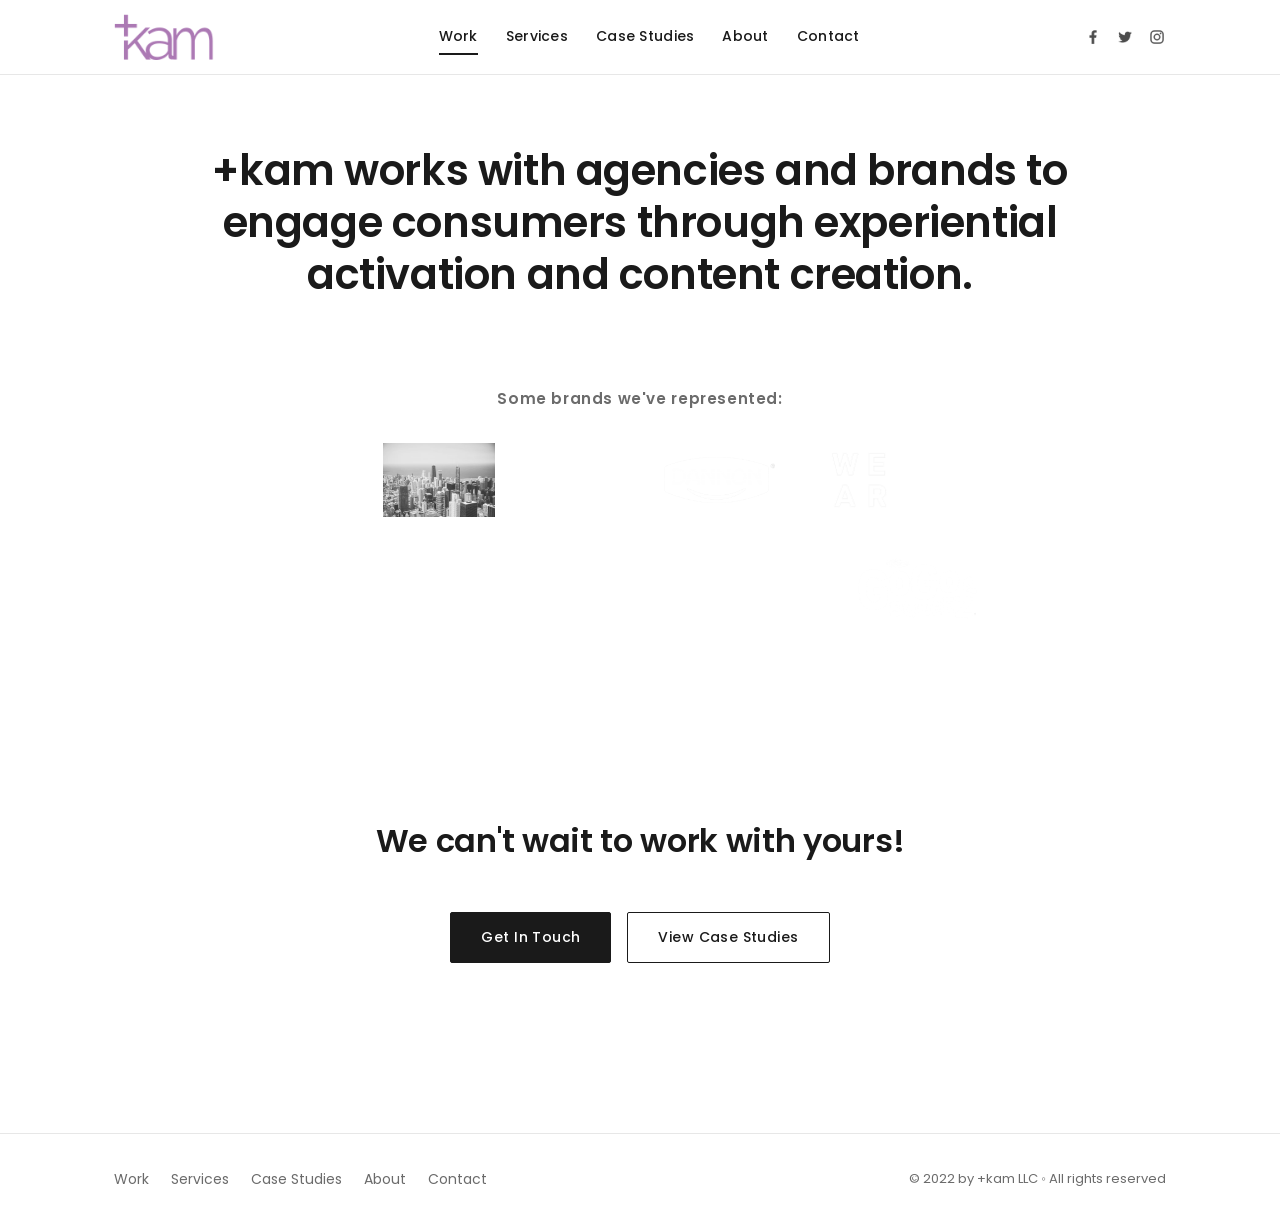
==== index.html @ 7bb7b1f5 "Add files via upload" ====
<!DOCTYPE html>
<html lang="en">
<head>
  <meta charset="UTF-8">
  <meta name="viewport" content="width=device-width, initial-scale=1">
  <title>+kam</title>
  <meta name="description" content="+kam works with agencies and brands to engage consumers through experiential activation, insights from feedback, and content creation.">
  <link rel="canonical" href="https://www.pluskam.com/">
  <meta property="og:title" content="+kam">
  <meta property="og:description" content="+kam works with agencies and brands to engage consumers through experiential activation, insights from feedback, and content creation.">
  <meta property="og:type" content="website">
  <meta property="og:url" content="https://www.pluskam.com">
  <link rel="preconnect" href="https://fonts.googleapis.com">
  <link rel="preconnect" href="https://fonts.gstatic.com" crossorigin>
  <link href="https://fonts.googleapis.com/css2?family=Poppins:wght@300;400;500;600;700&display=swap" rel="stylesheet">
  <link rel="stylesheet" href="css/style.css">
</head>
<body>

  <header class="site-header">
    <div class="wrap">
      <a class="logo" href="index.html"><img src="images/logo.png" alt="+kam"></a>
      <button class="nav-toggle" aria-label="Toggle menu" onclick="document.getElementById('nav').classList.toggle('open')"><span></span><span></span><span></span></button>
      <nav class="nav" id="nav">
        <a href="index.html" class="active">Work</a>
        <a href="services.html">Services</a>
        <a href="casestudies.html">Case Studies</a>
        <a href="about.html">About</a>
        <a href="contact.html">Contact</a>
      </nav>
      <div class="socials">
        <a href="https://www.facebook.com/pluskam" target="_blank" rel="noopener"><img src="images/social-facebook.png" alt="Facebook"></a>
        <a href="https://www.twitter.com/pluskam" target="_blank" rel="noopener"><img src="images/social-twitter.png" alt="Twitter"></a>
        <a href="https://instagram.com/pluskam" target="_blank" rel="noopener"><img src="images/social-instagram.png" alt="Instagram"></a>
      </div>
    </div>
  </header>

  <section class="tagline">
    <h1>+kam works with agencies and brands to engage consumers through experiential activation and content creation.</h1>
  </section>

  <section>
    <div class="wrap">
      <p class="eyebrow">Some brands we've represented:</p>
      <div class="brands">
        <img loading="lazy" src="images/brand-1.jpg" alt="Brand">
        <img loading="lazy" src="images/brand-2.png" alt="Brand">
        <img loading="lazy" src="images/brand-3.png" alt="Brand">
        <img loading="lazy" src="images/brand-4.png" alt="Brand">
        <img loading="lazy" src="images/brand-5.png" alt="Brand">
        <img loading="lazy" src="images/brand-6.png" alt="Brand">
        <img loading="lazy" src="images/brand-7.png" alt="Brand">
        <img loading="lazy" src="images/brand-8.png" alt="Brand">
        <img loading="lazy" src="images/brand-9.png" alt="Brand">
      </div>
    </div>
  </section>

  <section class="cta-block">
    <div class="wrap">
      <h2><a href="contact.html">We can't wait to work with yours!</a></h2>
      <div class="cta-row">
        <a class="btn" href="contact.html">Get In Touch</a>
        <a class="btn ghost" href="casestudies.html">View Case Studies</a>
      </div>
    </div>
  </section>

  <footer class="site-footer">
    <div class="wrap">
      <nav class="footer-nav">
        <a href="index.html">Work</a>
        <a href="services.html">Services</a>
        <a href="casestudies.html">Case Studies</a>
        <a href="about.html">About</a>
        <a href="contact.html">Contact</a>
      </nav>
      <div class="copyright">&copy; 2022 by +kam LLC &#9702; All rights reserved</div>
    </div>
  </footer>

</body>
</html>
---- css/style.css ----
/* =========================================================
   +kam — pluskam.com
   Static rebuild for GitHub Pages
   ========================================================= */

:root {
  --ink: #1a1a1a;
  --muted: #6b6b6b;
  --line: #e7e7e7;
  --bg: #ffffff;
  --bg-alt: #f6f6f4;
  --accent: #1a1a1a;
  --max: 1100px;
  --pad: 24px;
}

* { box-sizing: border-box; }

html { scroll-behavior: smooth; }

body {
  margin: 0;
  font-family: "Poppins", -apple-system, BlinkMacSystemFont, "Segoe UI", Roboto, Helvetica, Arial, sans-serif;
  color: var(--ink);
  background: var(--bg);
  line-height: 1.6;
  font-weight: 400;
  -webkit-font-smoothing: antialiased;
}

img { max-width: 100%; display: block; }

a { color: inherit; text-decoration: none; }

.wrap {
  max-width: var(--max);
  margin: 0 auto;
  padding: 0 var(--pad);
}

/* ---------- Header ---------- */
.site-header {
  position: sticky;
  top: 0;
  z-index: 50;
  background: rgba(255, 255, 255, 0.96);
  backdrop-filter: saturate(180%) blur(8px);
  border-bottom: 1px solid var(--line);
}
.site-header .wrap {
  display: flex;
  align-items: center;
  justify-content: space-between;
  min-height: 74px;
  gap: 16px;
}
.logo img { height: 46px; width: auto; }

.nav {
  display: flex;
  align-items: center;
  gap: 28px;
}
.nav a {
  font-size: 14px;
  font-weight: 500;
  letter-spacing: 0.02em;
  color: var(--ink);
  padding: 6px 0;
  border-bottom: 2px solid transparent;
  transition: border-color 0.15s ease;
}
.nav a:hover,
.nav a.active { border-bottom-color: var(--ink); }

.socials { display: flex; align-items: center; gap: 14px; }
.socials a { opacity: 0.7; transition: opacity 0.15s ease; }
.socials a:hover { opacity: 1; }
.socials img { height: 18px; width: 18px; }

/* mobile nav toggle */
.nav-toggle {
  display: none;
  background: none;
  border: 0;
  cursor: pointer;
  padding: 8px;
}
.nav-toggle span {
  display: block;
  width: 24px;
  height: 2px;
  background: var(--ink);
  margin: 5px 0;
  transition: 0.2s;
}

/* ---------- Tagline band ---------- */
.tagline {
  text-align: center;
  padding: 70px var(--pad) 48px;
}
.tagline h1 {
  font-weight: 600;
  font-size: clamp(1.6rem, 3.4vw, 2.6rem);
  line-height: 1.25;
  letter-spacing: -0.01em;
  margin: 0 auto;
  max-width: 900px;
}
.tagline.small { padding: 48px var(--pad) 28px; }
.tagline.small h1 { font-size: clamp(1.3rem, 2.6vw, 2rem); }

/* ---------- Sections ---------- */
section { padding: 8px 0; }
.section-pad { padding: 40px 0; }

.eyebrow {
  text-align: center;
  font-size: 0.95rem;
  font-weight: 600;
  letter-spacing: 0.04em;
  color: var(--muted);
  margin: 30px 0 22px;
}

h2 { font-weight: 600; letter-spacing: -0.01em; }
h3 { font-weight: 600; }

/* ---------- Brand logo grid ---------- */
.brands {
  display: flex;
  flex-wrap: wrap;
  align-items: center;
  justify-content: center;
  gap: 36px 48px;
  padding: 10px 0 40px;
}
.brands img {
  height: 74px;
  width: auto;
  object-fit: contain;
  filter: grayscale(100%);
  opacity: 0.85;
  transition: filter 0.2s ease, opacity 0.2s ease;
}
.brands img:hover { filter: none; opacity: 1; }

/* ---------- Buttons ---------- */
.btn {
  display: inline-block;
  font-size: 14px;
  font-weight: 500;
  letter-spacing: 0.03em;
  padding: 13px 30px;
  border-radius: 2px;
  border: 1.5px solid var(--ink);
  background: var(--ink);
  color: #fff;
  cursor: pointer;
  transition: all 0.18s ease;
}
.btn:hover { background: #fff; color: var(--ink); }
.btn.ghost { background: transparent; color: var(--ink); }
.btn.ghost:hover { background: var(--ink); color: #fff; }

.cta-row {
  display: flex;
  gap: 16px;
  justify-content: center;
  flex-wrap: wrap;
  padding: 20px 0 60px;
}
.cta-block {
  text-align: center;
  padding: 30px var(--pad) 70px;
}
.cta-block h2 {
  font-size: clamp(1.4rem, 2.6vw, 2rem);
  margin: 0 0 26px;
}

/* ---------- Services ---------- */
.services-hero img {
  width: 100%;
  max-height: 360px;
  object-fit: cover;
  border-radius: 4px;
}
.svc-grid {
  display: grid;
  grid-template-columns: 1fr 1fr;
  gap: 48px;
  padding: 50px 0 30px;
}
.svc-col h3 {
  font-size: 1.4rem;
  letter-spacing: 0.03em;
  margin: 0 0 18px;
  padding-bottom: 12px;
  border-bottom: 2px solid var(--ink);
}
.svc-col ul { list-style: none; margin: 0; padding: 0; }
.svc-col li {
  padding: 9px 0;
  border-bottom: 1px solid var(--line);
  font-size: 1rem;
  color: #333;
}

/* ---------- Case study cards (overview) ---------- */
.cards {
  display: grid;
  grid-template-columns: repeat(2, 1fr);
  gap: 34px;
  padding: 30px 0 50px;
}
.card {
  border: 1px solid var(--line);
  border-radius: 6px;
  overflow: hidden;
  background: #fff;
  transition: transform 0.18s ease, box-shadow 0.18s ease;
  display: flex;
  flex-direction: column;
}
.card:hover {
  transform: translateY(-4px);
  box-shadow: 0 14px 34px rgba(0, 0, 0, 0.09);
}
.card .thumb {
  aspect-ratio: 3 / 2;
  overflow: hidden;
  background: var(--bg-alt);
}
.card .thumb img { width: 100%; height: 100%; object-fit: cover; }
.card .card-body { padding: 22px 24px 26px; }
.card h3 { margin: 0 0 14px; font-size: 1.2rem; line-height: 1.35; }
.card .link {
  font-size: 14px;
  font-weight: 600;
  border-bottom: 2px solid var(--ink);
  padding-bottom: 2px;
}

/* ---------- Case study detail ---------- */
.case { padding: 20px 0 40px; }
.case h2 { font-size: clamp(1.6rem, 3vw, 2.2rem); margin: 0 0 26px; line-height: 1.2; }
.case-figure { margin: 0 0 30px; }
.case-figure img {
  width: 100%;
  max-height: 460px;
  object-fit: cover;
  border-radius: 4px;
}
.case p { font-size: 1.05rem; max-width: 780px; margin: 0 0 26px; }

.stats {
  display: flex;
  flex-wrap: wrap;
  gap: 18px;
  margin: 10px 0 38px;
}
.stat {
  flex: 1 1 160px;
  background: var(--bg-alt);
  border-radius: 6px;
  padding: 24px 20px;
  text-align: center;
}
.stat .num { font-size: 1.5rem; font-weight: 700; line-height: 1.2; }
.stat .lbl { font-size: 0.85rem; color: var(--muted); margin-top: 6px; letter-spacing: 0.02em; }

.stat-group-title {
  font-size: 0.9rem;
  font-weight: 600;
  letter-spacing: 0.06em;
  text-transform: uppercase;
  color: var(--muted);
  margin: 26px 0 12px;
}

.back-link { display: inline-block; margin: 20px 0 40px; font-weight: 500; }
.back-link::before { content: "\2190\00a0"; }

/* ---------- About ---------- */
.about-grid {
  display: grid;
  grid-template-columns: 1.1fr 1fr;
  gap: 46px;
  align-items: center;
  padding: 30px 0 50px;
}
.about-grid img { width: 100%; border-radius: 4px; object-fit: cover; }
.about-copy h2 { font-size: 1.8rem; margin: 0 0 20px; }
.about-copy p { margin: 0 0 18px; color: #333; }

/* ---------- Contact ---------- */
.contact-grid {
  display: grid;
  grid-template-columns: 1fr 1.1fr;
  gap: 46px;
  padding: 30px 0 60px;
}
.contact-info h2 { font-size: 1.8rem; margin: 0 0 24px; }
.contact-info .block { margin-bottom: 22px; }
.contact-info .label {
  font-size: 0.8rem;
  font-weight: 600;
  letter-spacing: 0.08em;
  text-transform: uppercase;
  color: var(--muted);
  margin-bottom: 4px;
}
.contact-info a { border-bottom: 1px solid var(--line); }

form.contact-form { display: flex; flex-direction: column; gap: 16px; }
.contact-form label { font-size: 0.85rem; font-weight: 500; margin-bottom: -8px; }
.contact-form input,
.contact-form textarea {
  font-family: inherit;
  font-size: 1rem;
  padding: 12px 14px;
  border: 1px solid #ccc;
  border-radius: 3px;
  background: #fff;
  color: var(--ink);
}
.contact-form input:focus,
.contact-form textarea:focus { outline: 2px solid var(--ink); border-color: var(--ink); }
.contact-form textarea { min-height: 130px; resize: vertical; }
.contact-form .btn { align-self: flex-start; }

/* ---------- Footer ---------- */
.site-footer {
  border-top: 1px solid var(--line);
  margin-top: 40px;
  padding: 34px 0;
}
.site-footer .wrap {
  display: flex;
  align-items: center;
  justify-content: space-between;
  flex-wrap: wrap;
  gap: 16px;
}
.footer-nav { display: flex; flex-wrap: wrap; gap: 22px; }
.footer-nav a { font-size: 14px; color: var(--muted); }
.footer-nav a:hover { color: var(--ink); }
.copyright { font-size: 13px; color: var(--muted); }

/* ---------- Responsive ---------- */
@media (max-width: 820px) {
  .svc-grid,
  .cards,
  .about-grid,
  .contact-grid { grid-template-columns: 1fr; }
  .about-grid { gap: 28px; }

  .nav-toggle { display: block; }
  .nav {
    position: absolute;
    top: 74px;
    left: 0;
    right: 0;
    background: #fff;
    flex-direction: column;
    align-items: flex-start;
    gap: 0;
    padding: 8px 0;
    border-bottom: 1px solid var(--line);
    display: none;
  }
  .nav.open { display: flex; }
  .nav a { width: 100%; padding: 12px var(--pad); border-bottom: 1px solid var(--line); }
  .nav a:hover, .nav a.active { border-bottom-color: var(--line); background: var(--bg-alt); }
  .socials { display: none; }
}

@media (max-width: 480px) {
  .brands img { height: 56px; }
  .stats { flex-direction: column; }
}
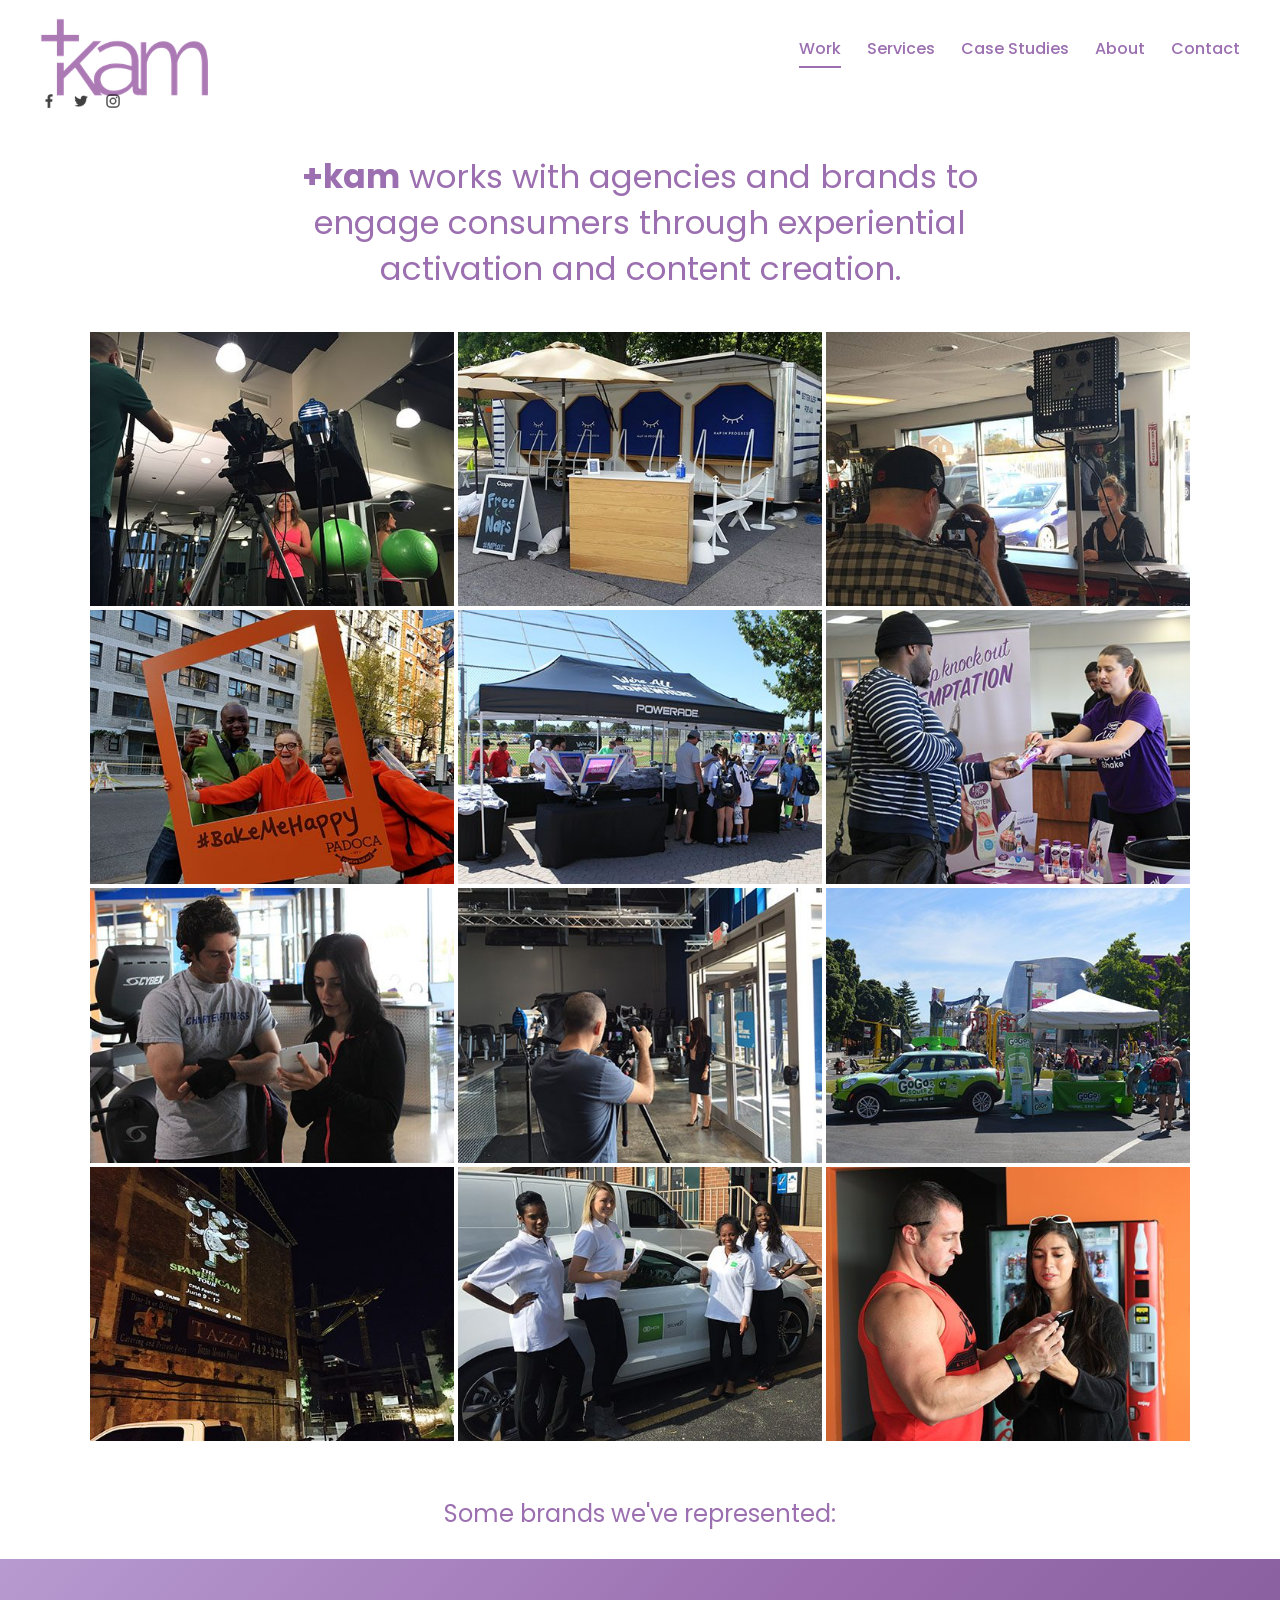
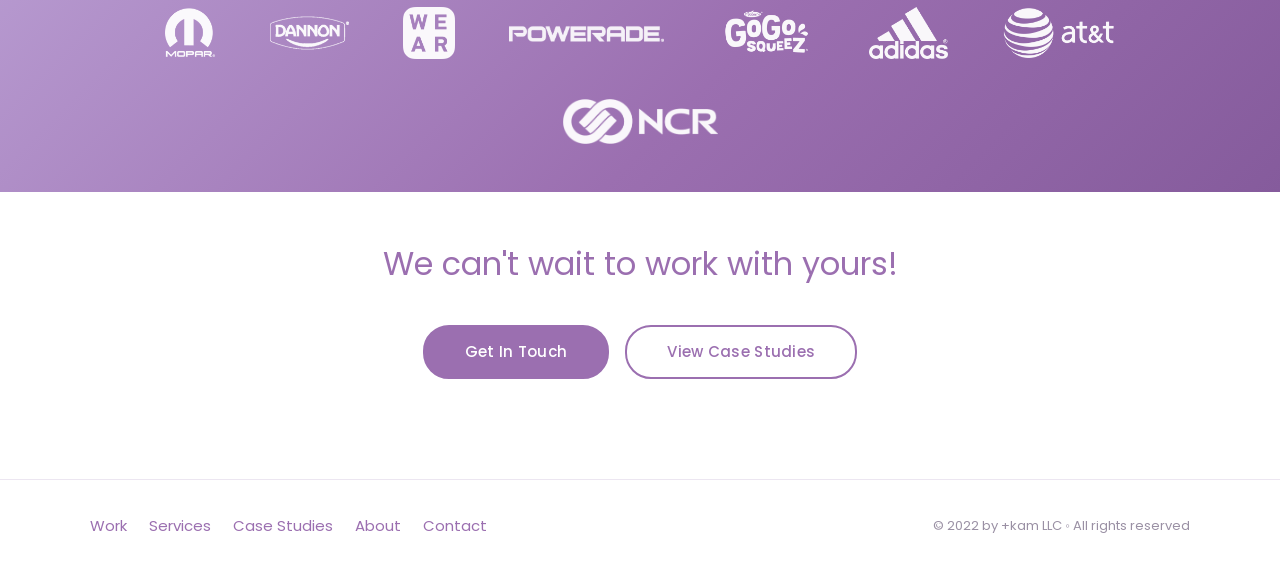
==== commit 3e2ed349: "Add files via upload" ====
--- a/index.html
+++ b/index.html
@@ -1,84 +1,100 @@
-<!DOCTYPE html>
-<html lang="en">
-<head>
-  <meta charset="UTF-8">
-  <meta name="viewport" content="width=device-width, initial-scale=1">
-  <title>+kam</title>
-  <meta name="description" content="+kam works with agencies and brands to engage consumers through experiential activation, insights from feedback, and content creation.">
-  <link rel="canonical" href="https://www.pluskam.com/">
-  <meta property="og:title" content="+kam">
-  <meta property="og:description" content="+kam works with agencies and brands to engage consumers through experiential activation, insights from feedback, and content creation.">
-  <meta property="og:type" content="website">
-  <meta property="og:url" content="https://www.pluskam.com">
-  <link rel="preconnect" href="https://fonts.googleapis.com">
-  <link rel="preconnect" href="https://fonts.gstatic.com" crossorigin>
-  <link href="https://fonts.googleapis.com/css2?family=Poppins:wght@300;400;500;600;700&display=swap" rel="stylesheet">
-  <link rel="stylesheet" href="css/style.css">
-</head>
-<body>
-
-  <header class="site-header">
-    <div class="wrap">
-      <a class="logo" href="index.html"><img src="images/logo.png" alt="+kam"></a>
-      <button class="nav-toggle" aria-label="Toggle menu" onclick="document.getElementById('nav').classList.toggle('open')"><span></span><span></span><span></span></button>
-      <nav class="nav" id="nav">
-        <a href="index.html" class="active">Work</a>
-        <a href="services.html">Services</a>
-        <a href="casestudies.html">Case Studies</a>
-        <a href="about.html">About</a>
-        <a href="contact.html">Contact</a>
-      </nav>
-      <div class="socials">
-        <a href="https://www.facebook.com/pluskam" target="_blank" rel="noopener"><img src="images/social-facebook.png" alt="Facebook"></a>
-        <a href="https://www.twitter.com/pluskam" target="_blank" rel="noopener"><img src="images/social-twitter.png" alt="Twitter"></a>
-        <a href="https://instagram.com/pluskam" target="_blank" rel="noopener"><img src="images/social-instagram.png" alt="Instagram"></a>
-      </div>
-    </div>
-  </header>
-
-  <section class="tagline">
-    <h1>+kam works with agencies and brands to engage consumers through experiential activation and content creation.</h1>
-  </section>
-
-  <section>
-    <div class="wrap">
-      <p class="eyebrow">Some brands we've represented:</p>
-      <div class="brands">
-        <img loading="lazy" src="images/brand-1.jpg" alt="Brand">
-        <img loading="lazy" src="images/brand-2.png" alt="Brand">
-        <img loading="lazy" src="images/brand-3.png" alt="Brand">
-        <img loading="lazy" src="images/brand-4.png" alt="Brand">
-        <img loading="lazy" src="images/brand-5.png" alt="Brand">
-        <img loading="lazy" src="images/brand-6.png" alt="Brand">
-        <img loading="lazy" src="images/brand-7.png" alt="Brand">
-        <img loading="lazy" src="images/brand-8.png" alt="Brand">
-        <img loading="lazy" src="images/brand-9.png" alt="Brand">
-      </div>
-    </div>
-  </section>
-
-  <section class="cta-block">
-    <div class="wrap">
-      <h2><a href="contact.html">We can't wait to work with yours!</a></h2>
-      <div class="cta-row">
-        <a class="btn" href="contact.html">Get In Touch</a>
-        <a class="btn ghost" href="casestudies.html">View Case Studies</a>
-      </div>
-    </div>
-  </section>
-
-  <footer class="site-footer">
-    <div class="wrap">
-      <nav class="footer-nav">
-        <a href="index.html">Work</a>
-        <a href="services.html">Services</a>
-        <a href="casestudies.html">Case Studies</a>
-        <a href="about.html">About</a>
-        <a href="contact.html">Contact</a>
-      </nav>
-      <div class="copyright">&copy; 2022 by +kam LLC &#9702; All rights reserved</div>
-    </div>
-  </footer>
-
-</body>
-</html>
+<!DOCTYPE html>
+<html lang="en">
+<head>
+  <meta charset="UTF-8">
+  <meta name="viewport" content="width=device-width, initial-scale=1">
+  <title>+kam</title>
+  <meta name="description" content="+kam works with agencies and brands to engage consumers through experiential activation, insights from feedback, and content creation.">
+  <link rel="canonical" href="https://www.pluskam.com/">
+  <meta property="og:title" content="+kam">
+  <meta property="og:description" content="+kam works with agencies and brands to engage consumers through experiential activation, insights from feedback, and content creation.">
+  <meta property="og:type" content="website">
+  <meta property="og:url" content="https://www.pluskam.com">
+  <link rel="preconnect" href="https://fonts.googleapis.com">
+  <link rel="preconnect" href="https://fonts.gstatic.com" crossorigin>
+  <link href="https://fonts.googleapis.com/css2?family=Poppins:wght@300;400;500;600;700&display=swap" rel="stylesheet">
+  <link rel="stylesheet" href="css/style.css">
+</head>
+<body>
+
+  <header class="site-header">
+    <div class="wrap">
+      <a class="logo" href="index.html"><img src="images/logo.png" alt="+kam"></a>
+      <button class="nav-toggle" aria-label="Toggle menu" onclick="document.getElementById('nav').classList.toggle('open')"><span></span><span></span><span></span></button>
+      <nav class="nav" id="nav">
+        <a href="index.html" class="active">Work</a>
+        <a href="services.html">Services</a>
+        <a href="casestudies.html">Case Studies</a>
+        <a href="about.html">About</a>
+        <a href="contact.html">Contact</a>
+      </nav>
+      <div class="socials">
+        <a href="https://www.facebook.com/pluskam" target="_blank" rel="noopener"><img src="images/social-facebook.png" alt="Facebook"></a>
+        <a href="https://www.twitter.com/pluskam" target="_blank" rel="noopener"><img src="images/social-twitter.png" alt="Twitter"></a>
+        <a href="https://instagram.com/pluskam" target="_blank" rel="noopener"><img src="images/social-instagram.png" alt="Instagram"></a>
+      </div>
+    </div>
+  </header>
+
+  <section class="tagline">
+    <h1><b>+kam</b> works with agencies and brands to engage consumers through experiential activation and content creation.</h1>
+  </section>
+
+  <section>
+    <div class="wrap">
+      <div class="mosaic">
+        <div class="tile"><img loading="lazy" class="base" src="images/work-1a.jpg" alt="Content production"><img loading="lazy" class="over" src="images/work-1a-over.jpg" alt="Insights"></div>
+        <div class="tile"><img loading="lazy" class="base" src="images/work-1b.jpg" alt="Sleep activation"><img loading="lazy" class="over" src="images/work-1b-over.jpg" alt="Activation"></div>
+        <div class="tile"><img loading="lazy" class="base" src="images/work-1c.jpg" alt="Video shoot"><img loading="lazy" class="over" src="images/work-1c-over.jpg" alt="Content"></div>
+        <div class="tile"><img loading="lazy" class="base" src="images/work-2a.jpg" alt="Street team activation"><img loading="lazy" class="over" src="images/work-2a-over.jpg" alt="Activation"></div>
+        <div class="tile"><img loading="lazy" class="base" src="images/work-2b.jpg" alt="Powerade activation"><img loading="lazy" class="over" src="images/work-2b-over.jpg" alt="Activation"></div>
+        <div class="tile"><img loading="lazy" class="base" src="images/work-2c.jpg" alt="Product sampling"><img loading="lazy" class="over" src="images/work-2c-over.jpg" alt="Activation"></div>
+        <div class="tile"><img loading="lazy" class="base" src="images/work-3a.jpg" alt="Feedback and insights"><img loading="lazy" class="over" src="images/work-3a-over.jpg" alt="Insights"></div>
+        <div class="tile"><img loading="lazy" class="base" src="images/work-3b.jpg" alt="Video production"><img loading="lazy" class="over" src="images/work-3b-over.jpg" alt="Content"></div>
+        <div class="tile"><img loading="lazy" class="base" src="images/work-3c.jpg" alt="GoGo Squeez tour"><img loading="lazy" class="over" src="images/work-3c-over.jpg" alt="Activation"></div>
+        <div class="tile"><img loading="lazy" class="base" src="images/work-4a.jpg" alt="Out-of-home network"><img loading="lazy" class="over" src="images/work-4a-over.jpg" alt="Activation"></div>
+        <div class="tile"><img loading="lazy" class="base" src="images/work-4b.jpg" alt="Brand ambassadors"><img loading="lazy" class="over" src="images/work-4b-over.jpg" alt="Activation"></div>
+        <div class="tile"><img loading="lazy" class="base" src="images/work-4c.jpg" alt="In-person surveys"><img loading="lazy" class="over" src="images/work-4c-over.jpg" alt="Insights"></div>
+      </div>
+    </div>
+  </section>
+
+  <p class="eyebrow">Some brands we've represented:</p>
+  <section class="brands-band">
+    <div class="brands">
+      <img loading="lazy" src="images/logo-mopar.png" alt="Mopar">
+      <img loading="lazy" src="images/logo-dannon.png" alt="Dannon">
+      <img loading="lazy" src="images/logo-wear.png" alt="WE AR">
+      <img loading="lazy" src="images/logo-powerade.png" alt="Powerade">
+      <img loading="lazy" src="images/logo-gogo.png" alt="GoGo Squeez">
+      <img loading="lazy" src="images/logo-adidas.png" alt="adidas">
+      <img loading="lazy" src="images/logo-att.png" alt="AT&amp;T">
+      <img loading="lazy" src="images/logo-ncr.png" alt="NCR">
+    </div>
+  </section>
+
+  <section class="cta-block">
+    <div class="wrap">
+      <h2><a href="contact.html">We can't wait to work with yours!</a></h2>
+      <div class="cta-row">
+        <a class="btn" href="contact.html">Get In Touch</a>
+        <a class="btn ghost" href="casestudies.html">View Case Studies</a>
+      </div>
+    </div>
+  </section>
+
+  <footer class="site-footer">
+    <div class="wrap">
+      <nav class="footer-nav">
+        <a href="index.html">Work</a>
+        <a href="services.html">Services</a>
+        <a href="casestudies.html">Case Studies</a>
+        <a href="about.html">About</a>
+        <a href="contact.html">Contact</a>
+      </nav>
+      <div class="copyright">&copy; 2022 by +kam LLC &#9702; All rights reserved</div>
+    </div>
+  </footer>
+
+</body>
+</html>
--- a/css/style.css
+++ b/css/style.css
@@ -1,21 +1,19 @@
 /* =========================================================
-   +kam — pluskam.com
-   Static rebuild for GitHub Pages
+   +kam — pluskam.com  |  static rebuild for GitHub Pages
    ========================================================= */
 
 :root {
-  --ink: #1a1a1a;
-  --muted: #6b6b6b;
-  --line: #e7e7e7;
+  --purple: #9b6fb0;        /* primary brand purple */
+  --purple-dark: #85589c;   /* hover / emphasis */
+  --purple-soft: #c9aede;   /* light accents */
+  --ink: #4a4a4a;           /* body text */
   --bg: #ffffff;
-  --bg-alt: #f6f6f4;
-  --accent: #1a1a1a;
-  --max: 1100px;
-  --pad: 24px;
+  --line: #ece6f1;
+  --max: 1180px;
+  --pad: 40px;
 }
 
 * { box-sizing: border-box; }
-
 html { scroll-behavior: smooth; }
 
 body {
@@ -25,359 +23,190 @@
   background: var(--bg);
   line-height: 1.6;
   font-weight: 400;
+  padding-top: 150px;
   -webkit-font-smoothing: antialiased;
 }
 
 img { max-width: 100%; display: block; }
-
 a { color: inherit; text-decoration: none; }
 
-.wrap {
-  max-width: var(--max);
-  margin: 0 auto;
-  padding: 0 var(--pad);
-}
-
-/* ---------- Header ---------- */
+.wrap { max-width: var(--max); margin: 0 auto; padding: 0 var(--pad); }
+
+/* ---------- Fixed header ---------- */
 .site-header {
-  position: sticky;
-  top: 0;
-  z-index: 50;
-  background: rgba(255, 255, 255, 0.96);
-  backdrop-filter: saturate(180%) blur(8px);
-  border-bottom: 1px solid var(--line);
+  position: fixed;
+  top: 0; left: 0; right: 0;
+  z-index: 100;
+  background: rgba(255,255,255,0.94);
+  backdrop-filter: saturate(180%) blur(6px);
 }
 .site-header .wrap {
+  max-width: 100%;
+  padding: 18px 40px;
+  position: relative;
   display: flex;
-  align-items: center;
+  align-items: flex-start;
   justify-content: space-between;
-  min-height: 74px;
-  gap: 16px;
-}
-.logo img { height: 46px; width: auto; }
-
-.nav {
+}
+.logo img { height: 78px; width: auto; }
+
+.socials {
+  position: absolute;
+  top: 92px;
+  left: 40px;
   display: flex;
-  align-items: center;
-  gap: 28px;
-}
-.nav a {
-  font-size: 14px;
-  font-weight: 500;
-  letter-spacing: 0.02em;
-  color: var(--ink);
-  padding: 6px 0;
-  border-bottom: 2px solid transparent;
-  transition: border-color 0.15s ease;
-}
-.nav a:hover,
-.nav a.active { border-bottom-color: var(--ink); }
-
-.socials { display: flex; align-items: center; gap: 14px; }
-.socials a { opacity: 0.7; transition: opacity 0.15s ease; }
+  gap: 14px;
+}
+.socials a { opacity: 0.75; transition: opacity 0.15s ease; }
 .socials a:hover { opacity: 1; }
 .socials img { height: 18px; width: 18px; }
 
-/* mobile nav toggle */
-.nav-toggle {
-  display: none;
-  background: none;
-  border: 0;
-  cursor: pointer;
-  padding: 8px;
-}
-.nav-toggle span {
-  display: block;
-  width: 24px;
-  height: 2px;
-  background: var(--ink);
-  margin: 5px 0;
-  transition: 0.2s;
-}
-
-/* ---------- Tagline band ---------- */
-.tagline {
-  text-align: center;
-  padding: 70px var(--pad) 48px;
-}
+.nav { display: flex; align-items: center; gap: 26px; padding-top: 14px; }
+.nav a {
+  font-size: 16px;
+  font-weight: 500;
+  color: var(--purple);
+  padding: 4px 0;
+  border-bottom: 2px solid transparent;
+  transition: color 0.15s ease, border-color 0.15s ease;
+}
+.nav a:hover { color: var(--purple-dark); }
+.nav a.active { border-bottom-color: var(--purple); }
+
+.nav-toggle { display: none; background: none; border: 0; cursor: pointer; padding: 8px; }
+.nav-toggle span { display: block; width: 26px; height: 2px; background: var(--purple); margin: 5px 0; transition: 0.2s; }
+
+/* ---------- Tagline ---------- */
+.tagline { text-align: center; padding: 4px var(--pad) 40px; }
 .tagline h1 {
-  font-weight: 600;
-  font-size: clamp(1.6rem, 3.4vw, 2.6rem);
-  line-height: 1.25;
-  letter-spacing: -0.01em;
+  font-weight: 400;
+  color: var(--purple);
+  font-size: clamp(1.4rem, 2.7vw, 2.05rem);
+  line-height: 1.4;
   margin: 0 auto;
-  max-width: 900px;
-}
-.tagline.small { padding: 48px var(--pad) 28px; }
-.tagline.small h1 { font-size: clamp(1.3rem, 2.6vw, 2rem); }
-
-/* ---------- Sections ---------- */
-section { padding: 8px 0; }
-.section-pad { padding: 40px 0; }
-
-.eyebrow {
-  text-align: center;
-  font-size: 0.95rem;
-  font-weight: 600;
-  letter-spacing: 0.04em;
-  color: var(--muted);
-  margin: 30px 0 22px;
-}
-
-h2 { font-weight: 600; letter-spacing: -0.01em; }
-h3 { font-weight: 600; }
-
-/* ---------- Brand logo grid ---------- */
+  max-width: 760px;
+}
+.tagline h1 b { font-weight: 700; }
+.tagline.small { padding-bottom: 26px; }
+
+/* ---------- Photo mosaic ---------- */
+.mosaic { display: grid; grid-template-columns: repeat(3, 1fr); gap: 4px; }
+.tile { position: relative; overflow: hidden; aspect-ratio: 475 / 358; background: #eee; }
+.tile img { position: absolute; inset: 0; width: 100%; height: 100%; object-fit: cover; }
+.tile .over { opacity: 0; transition: opacity 0.35s ease; }
+.tile:hover .over { opacity: 1; }
+
+/* ---------- Brands ---------- */
+.eyebrow { text-align: center; color: var(--purple); font-size: 1.5rem; font-weight: 400; margin: 54px 0 0; }
+.brands-band { margin-top: 26px; padding: 48px var(--pad); background: linear-gradient(135deg, #b79ad0 0%, #9b6fb0 55%, #855b9c 100%); }
 .brands {
-  display: flex;
-  flex-wrap: wrap;
-  align-items: center;
-  justify-content: center;
-  gap: 36px 48px;
-  padding: 10px 0 40px;
+  max-width: 980px; margin: 0 auto;
+  display: flex; flex-wrap: wrap; align-items: center; justify-content: center;
+  gap: 40px 54px;
 }
 .brands img {
-  height: 74px;
-  width: auto;
-  object-fit: contain;
-  filter: grayscale(100%);
-  opacity: 0.85;
-  transition: filter 0.2s ease, opacity 0.2s ease;
-}
-.brands img:hover { filter: none; opacity: 1; }
+  max-height: 52px; max-width: 155px; height: auto; width: auto; object-fit: contain;
+  filter: brightness(0) invert(1); opacity: 0.95;
+  transition: opacity 0.2s ease, transform 0.2s ease;
+}
+.brands img:hover { opacity: 1; transform: scale(1.05); }
 
 /* ---------- Buttons ---------- */
 .btn {
-  display: inline-block;
-  font-size: 14px;
-  font-weight: 500;
-  letter-spacing: 0.03em;
-  padding: 13px 30px;
-  border-radius: 2px;
-  border: 1.5px solid var(--ink);
-  background: var(--ink);
-  color: #fff;
-  cursor: pointer;
-  transition: all 0.18s ease;
-}
-.btn:hover { background: #fff; color: var(--ink); }
-.btn.ghost { background: transparent; color: var(--ink); }
-.btn.ghost:hover { background: var(--ink); color: #fff; }
-
-.cta-row {
-  display: flex;
-  gap: 16px;
-  justify-content: center;
-  flex-wrap: wrap;
-  padding: 20px 0 60px;
-}
-.cta-block {
-  text-align: center;
-  padding: 30px var(--pad) 70px;
-}
-.cta-block h2 {
-  font-size: clamp(1.4rem, 2.6vw, 2rem);
-  margin: 0 0 26px;
-}
+  display: inline-block; font-size: 15px; font-weight: 500; letter-spacing: 0.02em;
+  padding: 13px 40px; border-radius: 26px; border: 2px solid var(--purple);
+  background: var(--purple); color: #fff; cursor: pointer; transition: all 0.18s ease;
+}
+.btn:hover { background: var(--purple-dark); border-color: var(--purple-dark); }
+.btn.ghost { background: transparent; color: var(--purple); }
+.btn.ghost:hover { background: var(--purple); color: #fff; }
+
+.cta-block { text-align: center; padding: 46px var(--pad) 70px; }
+.cta-block h2 { color: var(--purple); font-weight: 400; font-size: clamp(1.4rem, 2.6vw, 2rem); margin: 0 0 30px; }
+.cta-row { display: flex; gap: 16px; justify-content: center; flex-wrap: wrap; padding-top: 6px; }
 
 /* ---------- Services ---------- */
-.services-hero img {
-  width: 100%;
-  max-height: 360px;
-  object-fit: cover;
-  border-radius: 4px;
-}
-.svc-grid {
-  display: grid;
-  grid-template-columns: 1fr 1fr;
-  gap: 48px;
-  padding: 50px 0 30px;
-}
-.svc-col h3 {
-  font-size: 1.4rem;
-  letter-spacing: 0.03em;
-  margin: 0 0 18px;
-  padding-bottom: 12px;
-  border-bottom: 2px solid var(--ink);
-}
+.services-hero img { width: 100%; max-height: 360px; object-fit: cover; border-radius: 4px; }
+.svc-grid { display: grid; grid-template-columns: 1fr 1fr; gap: 48px; padding: 50px 0 30px; }
+.svc-col h3 { color: var(--purple); font-size: 1.4rem; letter-spacing: 0.04em; margin: 0 0 18px; padding-bottom: 12px; border-bottom: 2px solid var(--purple-soft); }
 .svc-col ul { list-style: none; margin: 0; padding: 0; }
-.svc-col li {
-  padding: 9px 0;
-  border-bottom: 1px solid var(--line);
-  font-size: 1rem;
-  color: #333;
-}
-
-/* ---------- Case study cards (overview) ---------- */
-.cards {
-  display: grid;
-  grid-template-columns: repeat(2, 1fr);
-  gap: 34px;
-  padding: 30px 0 50px;
-}
-.card {
-  border: 1px solid var(--line);
-  border-radius: 6px;
-  overflow: hidden;
-  background: #fff;
-  transition: transform 0.18s ease, box-shadow 0.18s ease;
-  display: flex;
-  flex-direction: column;
-}
-.card:hover {
-  transform: translateY(-4px);
-  box-shadow: 0 14px 34px rgba(0, 0, 0, 0.09);
-}
-.card .thumb {
-  aspect-ratio: 3 / 2;
-  overflow: hidden;
-  background: var(--bg-alt);
-}
+.svc-col li { padding: 9px 0; border-bottom: 1px solid var(--line); }
+
+/* ---------- Case study cards ---------- */
+.cards { display: grid; grid-template-columns: repeat(2, 1fr); gap: 34px; padding: 20px 0 40px; }
+.card { border: 1px solid var(--line); border-radius: 8px; overflow: hidden; background: #fff; display: flex; flex-direction: column; transition: transform 0.18s ease, box-shadow 0.18s ease; }
+.card:hover { transform: translateY(-4px); box-shadow: 0 16px 36px rgba(123,86,148,0.16); }
+.card .thumb { aspect-ratio: 3 / 2; overflow: hidden; background: #f3eef7; }
 .card .thumb img { width: 100%; height: 100%; object-fit: cover; }
 .card .card-body { padding: 22px 24px 26px; }
-.card h3 { margin: 0 0 14px; font-size: 1.2rem; line-height: 1.35; }
-.card .link {
-  font-size: 14px;
-  font-weight: 600;
-  border-bottom: 2px solid var(--ink);
-  padding-bottom: 2px;
-}
+.card h3 { margin: 0 0 14px; font-size: 1.2rem; line-height: 1.35; color: var(--purple-dark); }
+.card .link { font-size: 15px; font-weight: 600; color: var(--purple); border-bottom: 2px solid var(--purple); padding-bottom: 2px; }
 
 /* ---------- Case study detail ---------- */
-.case { padding: 20px 0 40px; }
-.case h2 { font-size: clamp(1.6rem, 3vw, 2.2rem); margin: 0 0 26px; line-height: 1.2; }
+.case { padding: 6px 0 40px; }
+.case h2 { color: var(--purple-dark); font-size: clamp(1.6rem, 3vw, 2.2rem); margin: 0 0 26px; line-height: 1.2; }
 .case-figure { margin: 0 0 30px; }
-.case-figure img {
-  width: 100%;
-  max-height: 460px;
-  object-fit: cover;
-  border-radius: 4px;
-}
-.case p { font-size: 1.05rem; max-width: 780px; margin: 0 0 26px; }
-
-.stats {
-  display: flex;
-  flex-wrap: wrap;
-  gap: 18px;
-  margin: 10px 0 38px;
-}
-.stat {
-  flex: 1 1 160px;
-  background: var(--bg-alt);
-  border-radius: 6px;
-  padding: 24px 20px;
-  text-align: center;
-}
-.stat .num { font-size: 1.5rem; font-weight: 700; line-height: 1.2; }
-.stat .lbl { font-size: 0.85rem; color: var(--muted); margin-top: 6px; letter-spacing: 0.02em; }
-
-.stat-group-title {
-  font-size: 0.9rem;
-  font-weight: 600;
-  letter-spacing: 0.06em;
-  text-transform: uppercase;
-  color: var(--muted);
-  margin: 26px 0 12px;
-}
-
-.back-link { display: inline-block; margin: 20px 0 40px; font-weight: 500; }
+.case-figure img { width: 100%; max-height: 470px; object-fit: cover; border-radius: 4px; }
+.case p { font-size: 1.05rem; max-width: 800px; margin: 0 0 26px; }
+.stats { display: flex; flex-wrap: wrap; gap: 18px; margin: 10px 0 38px; }
+.stat { flex: 1 1 160px; background: #f5eff9; border-radius: 8px; padding: 24px 20px; text-align: center; }
+.stat .num { font-size: 1.5rem; font-weight: 700; color: var(--purple-dark); line-height: 1.2; }
+.stat .lbl { font-size: 0.85rem; color: var(--ink); margin-top: 6px; }
+.stat-group-title { font-size: 0.9rem; font-weight: 600; letter-spacing: 0.06em; text-transform: uppercase; color: var(--purple); margin: 26px 0 12px; }
+.back-link { display: inline-block; margin: 20px 0 20px; font-weight: 500; color: var(--purple); }
 .back-link::before { content: "\2190\00a0"; }
 
 /* ---------- About ---------- */
-.about-grid {
-  display: grid;
-  grid-template-columns: 1.1fr 1fr;
-  gap: 46px;
-  align-items: center;
-  padding: 30px 0 50px;
-}
+.about-grid { display: grid; grid-template-columns: 1.1fr 1fr; gap: 46px; align-items: center; padding: 20px 0 50px; }
 .about-grid img { width: 100%; border-radius: 4px; object-fit: cover; }
-.about-copy h2 { font-size: 1.8rem; margin: 0 0 20px; }
-.about-copy p { margin: 0 0 18px; color: #333; }
+.about-copy h2 { color: var(--purple-dark); font-size: 1.8rem; margin: 0 0 20px; }
+.about-copy p { margin: 0 0 18px; }
+.about-copy a { color: var(--purple); }
 
 /* ---------- Contact ---------- */
-.contact-grid {
-  display: grid;
-  grid-template-columns: 1fr 1.1fr;
-  gap: 46px;
-  padding: 30px 0 60px;
-}
-.contact-info h2 { font-size: 1.8rem; margin: 0 0 24px; }
+.contact-grid { display: grid; grid-template-columns: 1fr 1.1fr; gap: 46px; padding: 20px 0 60px; }
+.contact-info h2 { color: var(--purple-dark); font-size: 1.8rem; margin: 0 0 24px; }
 .contact-info .block { margin-bottom: 22px; }
-.contact-info .label {
-  font-size: 0.8rem;
-  font-weight: 600;
-  letter-spacing: 0.08em;
-  text-transform: uppercase;
-  color: var(--muted);
-  margin-bottom: 4px;
-}
-.contact-info a { border-bottom: 1px solid var(--line); }
-
+.contact-info .label { font-size: 0.8rem; font-weight: 600; letter-spacing: 0.08em; text-transform: uppercase; color: var(--purple); margin-bottom: 4px; }
+.contact-info a { color: var(--ink); border-bottom: 1px solid var(--line); }
 form.contact-form { display: flex; flex-direction: column; gap: 16px; }
 .contact-form label { font-size: 0.85rem; font-weight: 500; margin-bottom: -8px; }
-.contact-form input,
-.contact-form textarea {
-  font-family: inherit;
-  font-size: 1rem;
-  padding: 12px 14px;
-  border: 1px solid #ccc;
-  border-radius: 3px;
-  background: #fff;
-  color: var(--ink);
-}
-.contact-form input:focus,
-.contact-form textarea:focus { outline: 2px solid var(--ink); border-color: var(--ink); }
+.contact-form input, .contact-form textarea { font-family: inherit; font-size: 1rem; padding: 12px 14px; border: 1px solid #d8cbe4; border-radius: 4px; background: #fff; color: var(--ink); }
+.contact-form input:focus, .contact-form textarea:focus { outline: 2px solid var(--purple); border-color: var(--purple); }
 .contact-form textarea { min-height: 130px; resize: vertical; }
 .contact-form .btn { align-self: flex-start; }
 
 /* ---------- Footer ---------- */
-.site-footer {
-  border-top: 1px solid var(--line);
-  margin-top: 40px;
-  padding: 34px 0;
-}
-.site-footer .wrap {
-  display: flex;
-  align-items: center;
-  justify-content: space-between;
-  flex-wrap: wrap;
-  gap: 16px;
-}
+.site-footer { border-top: 1px solid var(--line); margin-top: 30px; padding: 34px 0; }
+.site-footer .wrap { display: flex; align-items: center; justify-content: space-between; flex-wrap: wrap; gap: 16px; }
 .footer-nav { display: flex; flex-wrap: wrap; gap: 22px; }
-.footer-nav a { font-size: 14px; color: var(--muted); }
-.footer-nav a:hover { color: var(--ink); }
-.copyright { font-size: 13px; color: var(--muted); }
+.footer-nav a { font-size: 15px; color: var(--purple); }
+.footer-nav a:hover { color: var(--purple-dark); }
+.copyright { font-size: 13px; color: #9a90a4; }
 
 /* ---------- Responsive ---------- */
-@media (max-width: 820px) {
-  .svc-grid,
-  .cards,
-  .about-grid,
-  .contact-grid { grid-template-columns: 1fr; }
-  .about-grid { gap: 28px; }
-
-  .nav-toggle { display: block; }
+@media (max-width: 860px) {
+  body { padding-top: 92px; }
+  .site-header .wrap { padding: 14px 20px; align-items: center; }
+  .logo img { height: 52px; }
+  .socials { display: none; }
+  .nav-toggle { display: block; padding-top: 0; }
   .nav {
-    position: absolute;
-    top: 74px;
-    left: 0;
-    right: 0;
-    background: #fff;
-    flex-direction: column;
-    align-items: flex-start;
-    gap: 0;
-    padding: 8px 0;
-    border-bottom: 1px solid var(--line);
+    position: absolute; top: 80px; left: 0; right: 0;
+    background: #fff; flex-direction: column; align-items: flex-start;
+    gap: 0; padding: 6px 0; border-bottom: 1px solid var(--line);
     display: none;
   }
   .nav.open { display: flex; }
-  .nav a { width: 100%; padding: 12px var(--pad); border-bottom: 1px solid var(--line); }
-  .nav a:hover, .nav a.active { border-bottom-color: var(--line); background: var(--bg-alt); }
-  .socials { display: none; }
+  .nav a { width: 100%; padding: 13px 20px; border-bottom: 1px solid var(--line); }
+  .nav a.active { border-bottom-color: var(--line); background: #faf6fd; }
+  .svc-grid, .cards, .about-grid, .contact-grid { grid-template-columns: 1fr; }
+  .about-grid { gap: 28px; }
+  .mosaic { grid-template-columns: repeat(2, 1fr); }
 }
 
 @media (max-width: 480px) {
-  .brands img { height: 56px; }
+  .mosaic { grid-template-columns: 1fr 1fr; }
+  .brands img { max-height: 42px; }
   .stats { flex-direction: column; }
 }
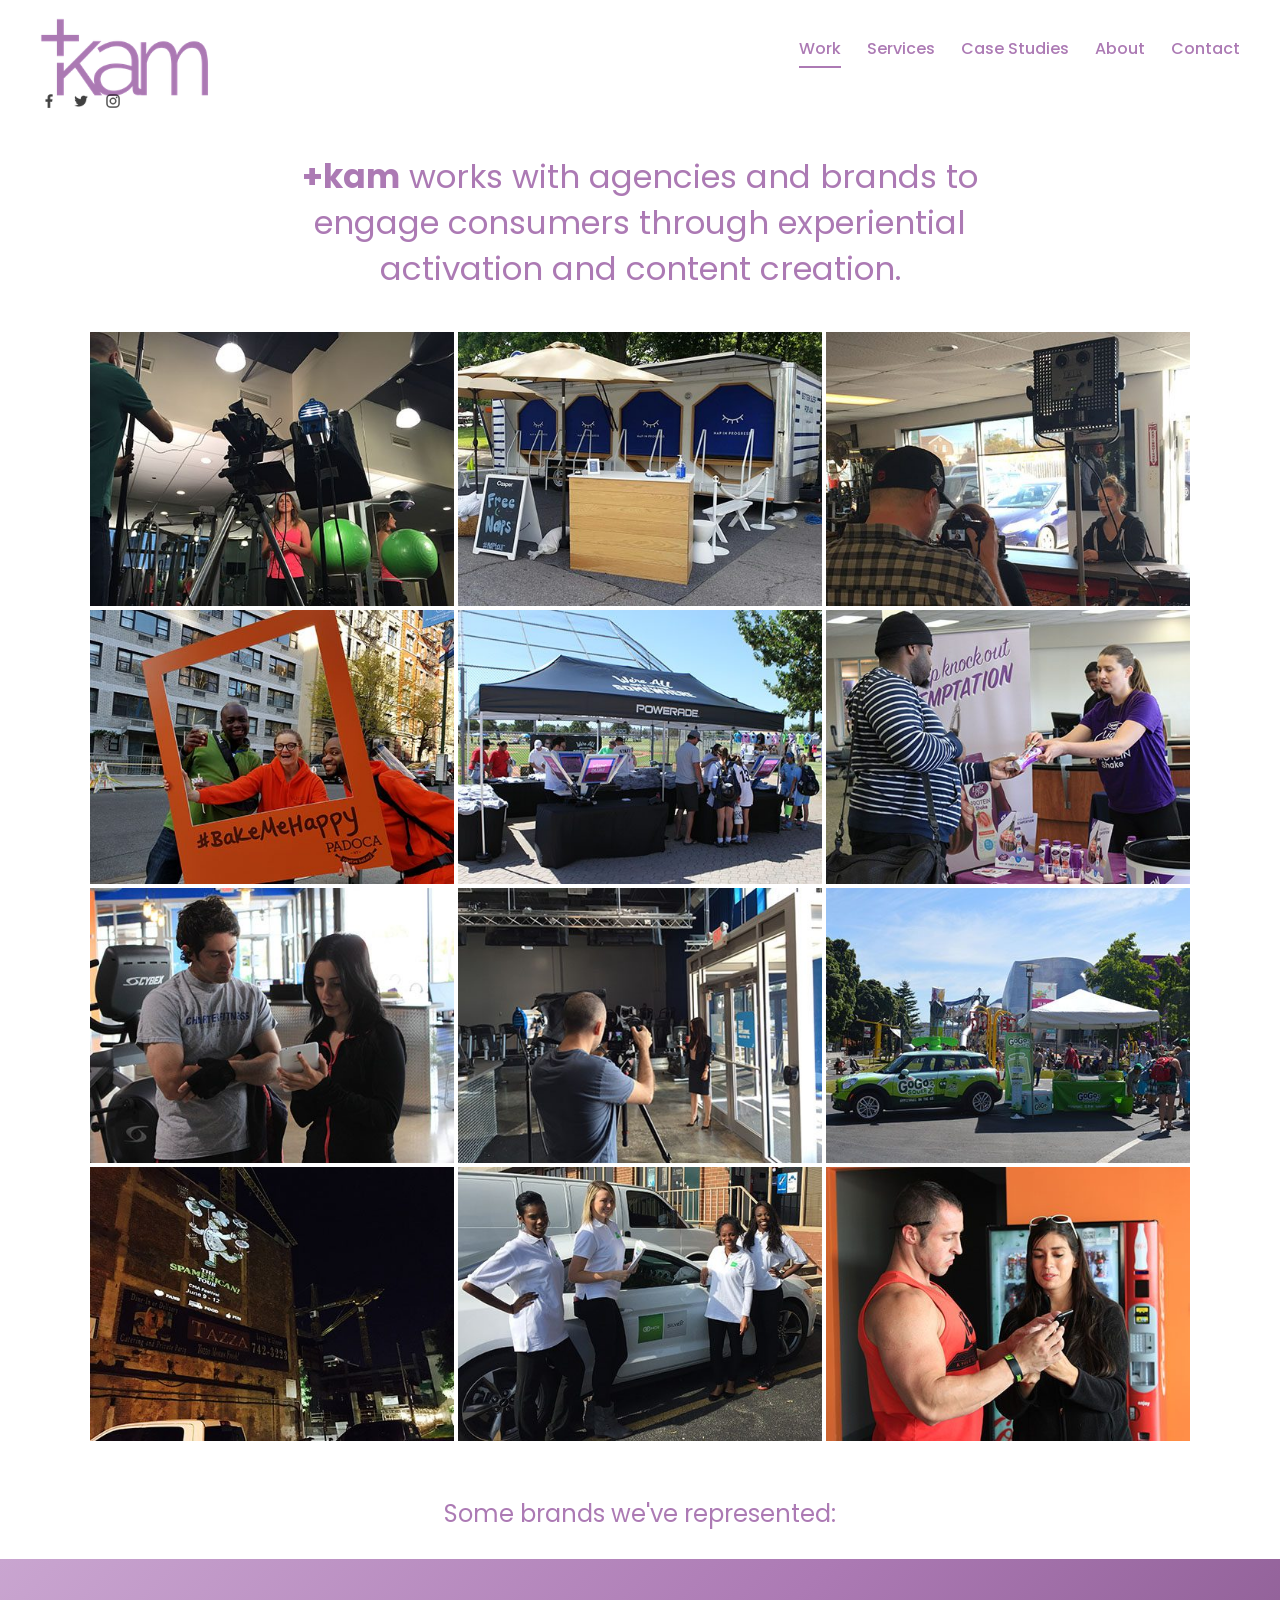
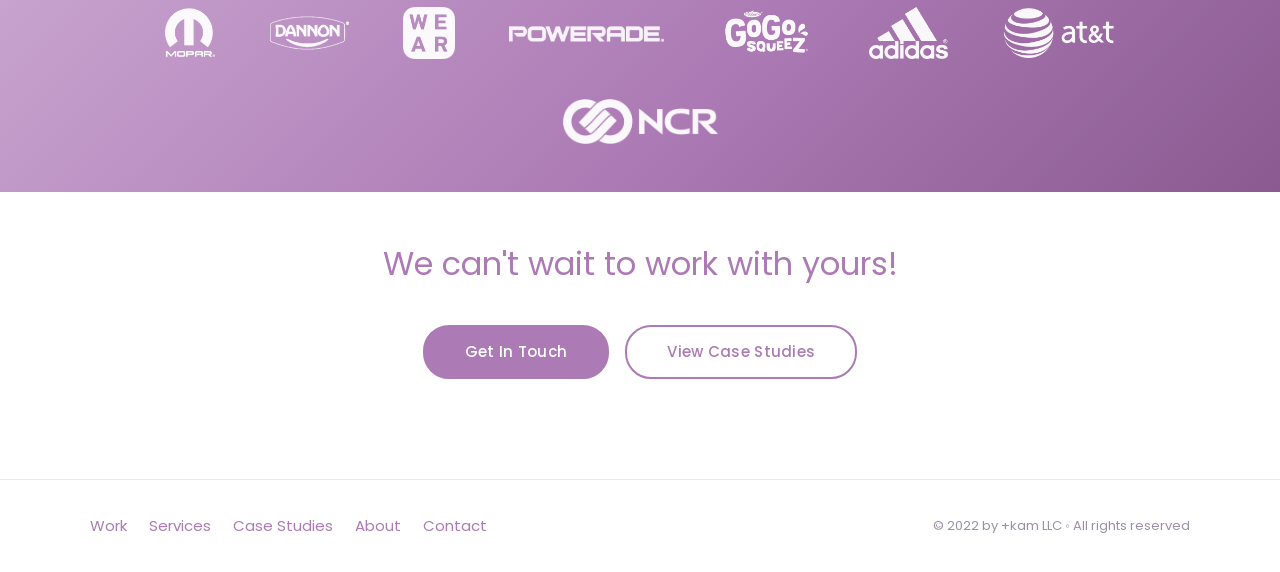
==== commit 6346f18d: "Add files via upload" ====
--- a/index.html
+++ b/index.html
@@ -14,6 +14,21 @@
   <link rel="preconnect" href="https://fonts.gstatic.com" crossorigin>
   <link href="https://fonts.googleapis.com/css2?family=Poppins:wght@300;400;500;600;700&display=swap" rel="stylesheet">
   <link rel="stylesheet" href="css/style.css">
+  <link rel="icon" href="favicon.ico" sizes="any">
+  <link rel="icon" type="image/png" sizes="32x32" href="favicon-32.png">
+  <link rel="apple-touch-icon" href="apple-touch-icon.png">
+  <style>
+    .mosaic{display:grid;grid-template-columns:repeat(3,1fr);gap:4px}
+    .tile{position:relative;overflow:hidden;aspect-ratio:475/358;background:#eee}
+    .tile img{position:absolute;inset:0;width:100%;height:100%;object-fit:cover;display:block}
+    .tile .over{opacity:0;transition:opacity .35s ease}
+    .tile:hover .over{opacity:1}
+    @media(max-width:860px){.mosaic{grid-template-columns:repeat(2,1fr)}}
+    .eyebrow{text-align:center;color:#ac7ab4;font-size:1.5rem;font-weight:400;margin:54px 0 0}
+    .brands-band{margin-top:26px;padding:48px 40px;background:linear-gradient(135deg,#c9a5d0,#ac7ab4 55%,#8a5a91)}
+    .brands{max-width:980px;margin:0 auto;display:flex;flex-wrap:wrap;align-items:center;justify-content:center;gap:40px 54px}
+    .brands img{max-height:52px;max-width:155px;height:auto;width:auto;object-fit:contain;filter:brightness(0) invert(1);opacity:.95}
+  </style>
 </head>
 <body>
 
--- a/css/style.css
+++ b/css/style.css
@@ -3,10 +3,10 @@
    ========================================================= */
 
 :root {
-  --purple: #9b6fb0;        /* primary brand purple */
-  --purple-dark: #85589c;   /* hover / emphasis */
-  --purple-soft: #c9aede;   /* light accents */
-  --ink: #4a4a4a;           /* body text */
+  --purple: #ac7ab4;        /* primary brand purple */
+  --purple-dark: #8a5a91;   /* hover / emphasis */
+  --purple-soft: #d4bce0;   /* light accents */
+  --ink: #643c6a;           /* body text */
   --bg: #ffffff;
   --line: #ece6f1;
   --max: 1180px;
@@ -98,7 +98,7 @@
 
 /* ---------- Brands ---------- */
 .eyebrow { text-align: center; color: var(--purple); font-size: 1.5rem; font-weight: 400; margin: 54px 0 0; }
-.brands-band { margin-top: 26px; padding: 48px var(--pad); background: linear-gradient(135deg, #b79ad0 0%, #9b6fb0 55%, #855b9c 100%); }
+.brands-band { margin-top: 26px; padding: 48px var(--pad); background: linear-gradient(135deg, #c9a5d0 0%, #ac7ab4 55%, #8a5a91 100%); }
 .brands {
   max-width: 980px; margin: 0 auto;
   display: flex; flex-wrap: wrap; align-items: center; justify-content: center;
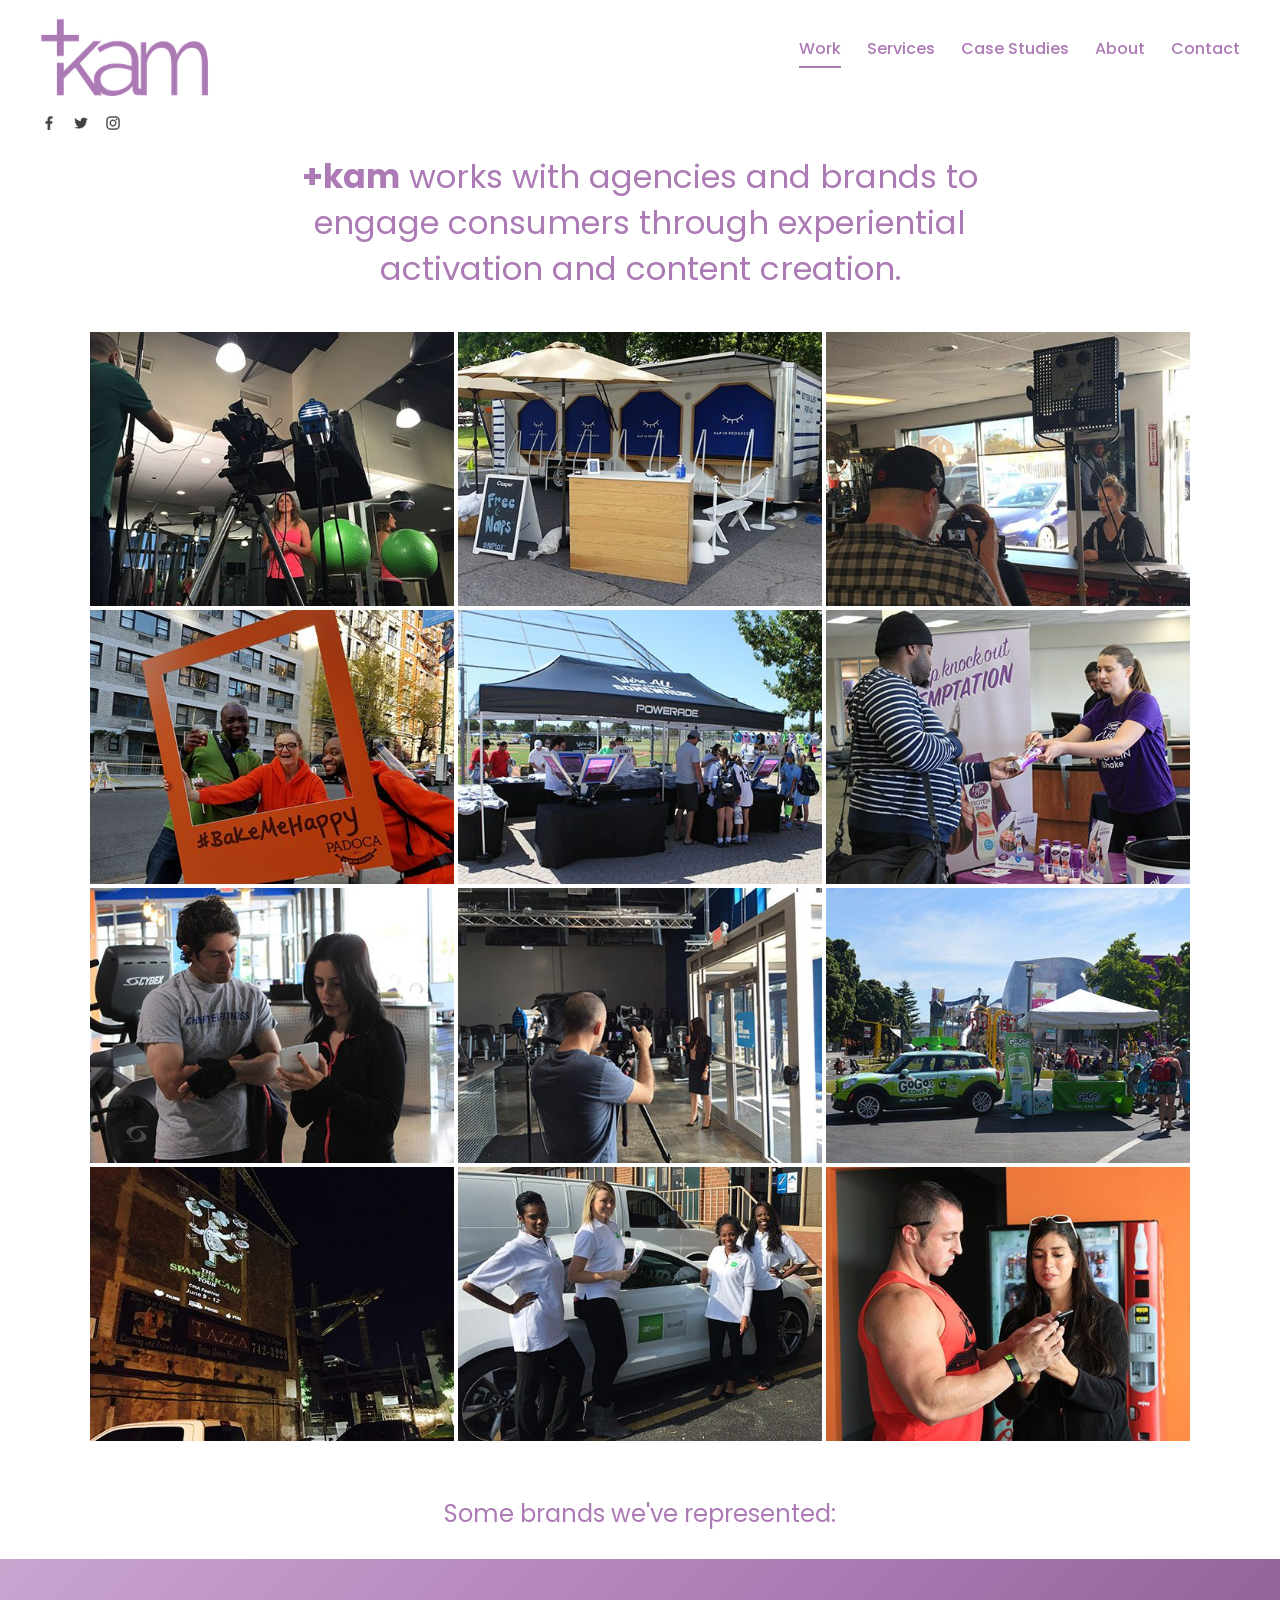
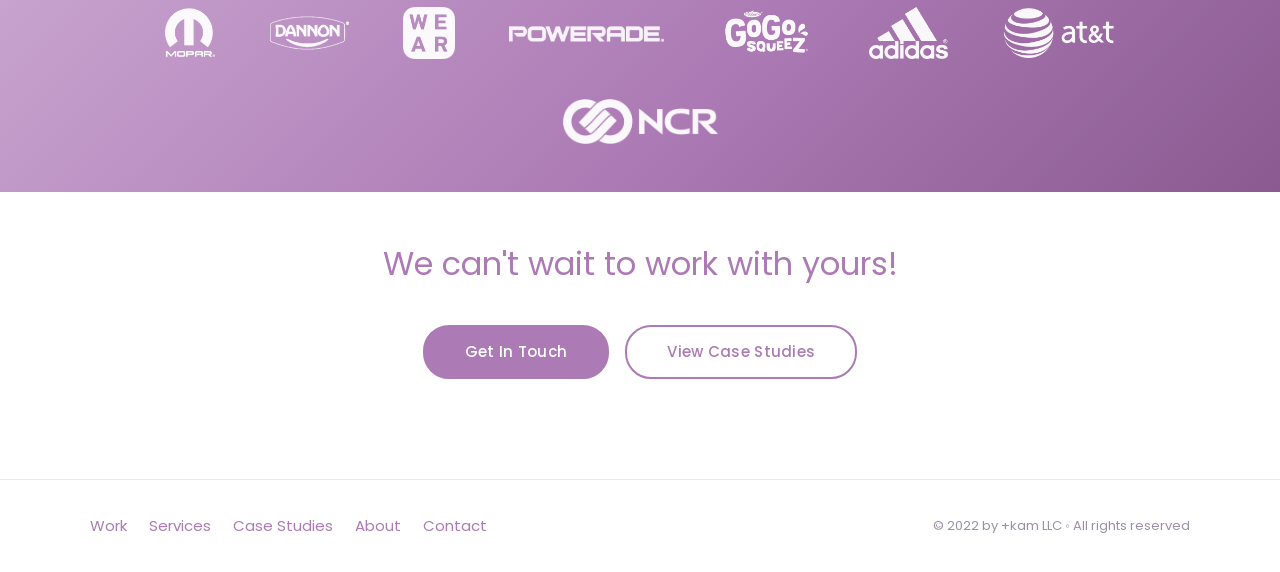
==== commit c6a24631: "Add files via upload" ====
--- a/index.html
+++ b/index.html
@@ -13,7 +13,7 @@
   <link rel="preconnect" href="https://fonts.googleapis.com">
   <link rel="preconnect" href="https://fonts.gstatic.com" crossorigin>
   <link href="https://fonts.googleapis.com/css2?family=Poppins:wght@300;400;500;600;700&display=swap" rel="stylesheet">
-  <link rel="stylesheet" href="css/style.css">
+  <link rel="stylesheet" href="css/style.css?v=3">
   <link rel="icon" href="favicon.ico" sizes="any">
   <link rel="icon" type="image/png" sizes="32x32" href="favicon-32.png">
   <link rel="apple-touch-icon" href="apple-touch-icon.png">
--- a/css/style.css
+++ b/css/style.css
@@ -52,7 +52,7 @@
 
 .socials {
   position: absolute;
-  top: 92px;
+  top: 114px;
   left: 40px;
   display: flex;
   gap: 14px;
